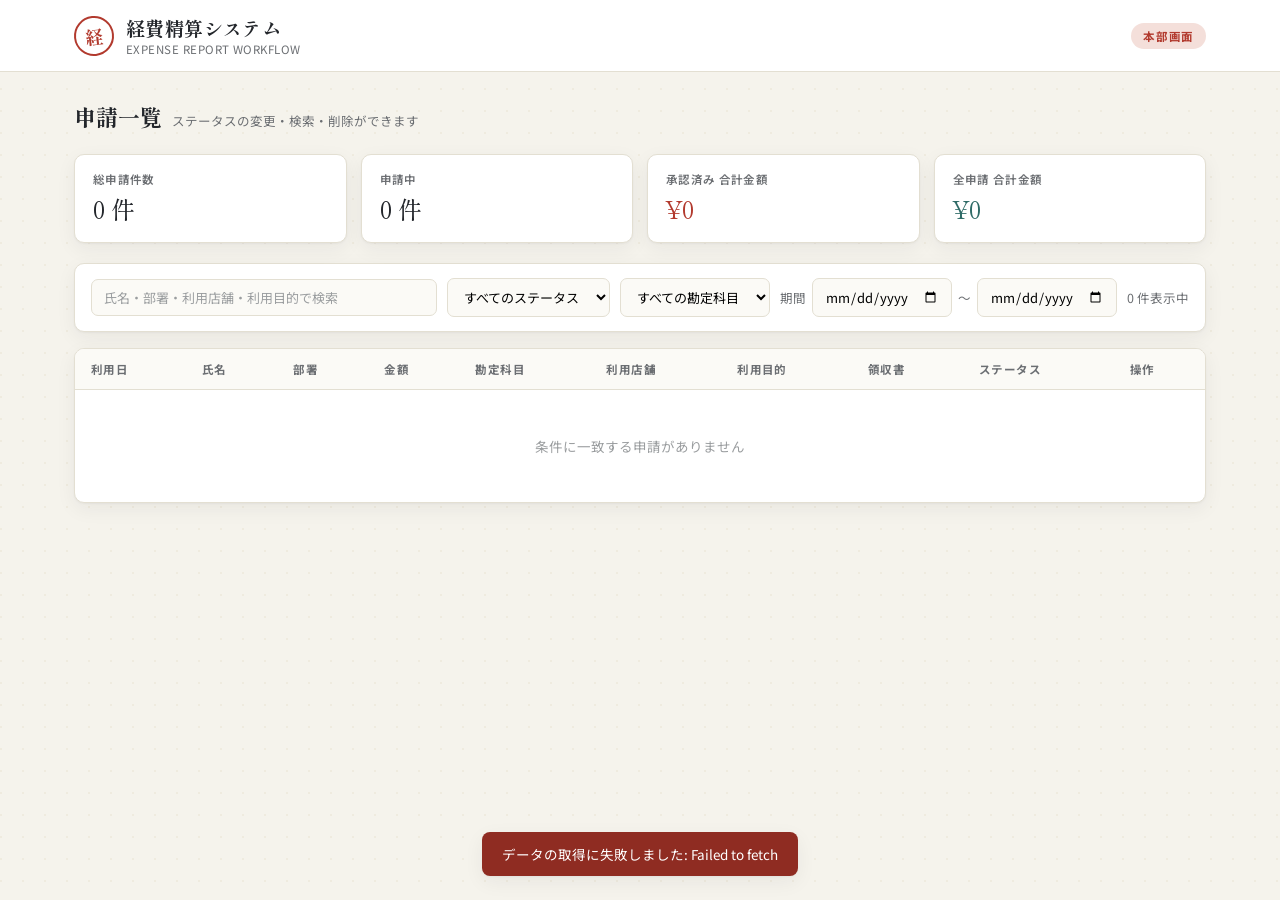
==== admin.html @ 77ad3f79 "Add files via upload" ====
<!DOCTYPE html>
<html lang="ja">
<head>
<meta charset="UTF-8">
<meta name="viewport" content="width=device-width, initial-scale=1.0">
<title>申請一覧 | 経費精算システム</title>
<link rel="preconnect" href="https://fonts.googleapis.com">
<link href="https://fonts.googleapis.com/css2?family=Shippori+Mincho:wght@500;700&family=Noto+Sans+JP:wght@400;500;600;700&display=swap" rel="stylesheet">
<link rel="stylesheet" href="style.css">
</head>
<body>

<header class="app-header">
  <div class="header-inner">
    <a href="index.html" class="brand">
      <div class="brand-stamp">経</div>
      <div class="brand-text">
        <h1>経費精算システム</h1>
        <p>EXPENSE REPORT WORKFLOW</p>
      </div>
    </a>
    <span class="page-badge">本部画面</span>
  </div>
</header>

<main>
  <div class="page-title">
    <h2>申請一覧</h2>
    <span>ステータスの変更・検索・削除ができます</span>
  </div>

  <div class="hq-summary">
    <div class="stat">
      <div class="stat-label">総申請件数</div>
      <div class="stat-value" id="statTotal">0 件</div>
    </div>
    <div class="stat">
      <div class="stat-label">申請中</div>
      <div class="stat-value" id="statPending">0 件</div>
    </div>
    <div class="stat accent">
      <div class="stat-label">承認済み 合計金額</div>
      <div class="stat-value" id="statApprovedAmount">¥0</div>
    </div>
    <div class="stat teal">
      <div class="stat-label">全申請 合計金額</div>
      <div class="stat-value" id="statTotalAmount">¥0</div>
    </div>
  </div>

  <div class="toolbar">
    <input type="text" class="search-input" id="searchKeyword" placeholder="氏名・部署・利用店舗・利用目的で検索" oninput="renderTable()">
    <select id="filterStatus" onchange="renderTable()">
      <option value="">すべてのステータス</option>
      <option value="pending">申請中</option>
      <option value="approved">承認済み</option>
      <option value="rejected">却下</option>
    </select>
    <select id="filterAccount" onchange="renderTable()">
      <option value="">すべての勘定科目</option>
      <option>交通費</option>
      <option>会議費</option>
      <option>交際費</option>
      <option>消耗品費</option>
      <option>通信費</option>
      <option>宿泊費</option>
      <option>新聞図書費</option>
      <option>会議飲食費</option>
      <option>その他</option>
    </select>
    <div class="date-range">
      <span>期間</span>
      <input type="date" id="filterFrom" onchange="renderTable()">
      <span>〜</span>
      <input type="date" id="filterTo" onchange="renderTable()">
    </div>
    <span class="toolbar-count" id="toolbarCount">0 件表示中</span>
  </div>

  <div class="table-wrap">
    <table>
      <thead>
        <tr>
          <th>利用日</th>
          <th>氏名</th>
          <th>部署</th>
          <th>金額</th>
          <th>勘定科目</th>
          <th>利用店舗</th>
          <th>利用目的</th>
          <th>領収書</th>
          <th>ステータス</th>
          <th>操作</th>
        </tr>
      </thead>
      <tbody id="tableBody">
        <tr class="empty-row"><td colspan="10">申請はまだありません</td></tr>
      </tbody>
    </table>
  </div>
</main>

<div class="toast" id="toast"></div>

<div class="modal-overlay" id="receiptModal" onclick="if(event.target===this) closeModal()">
  <div class="modal-box">
    <div class="modal-head">
      <h3>領収書プレビュー</h3>
      <button class="modal-close" onclick="closeModal()">&times;</button>
    </div>
    <img id="modalImg" alt="領収書">
  </div>
</div>

<script src="common.js"></script>
<script>
  // ------------------------------------------------------------
  // HQ screen — table render / filter / status / delete
  // ------------------------------------------------------------
  let allApplications = [];

  async function renderTable(){
    allApplications = await loadApplications();
    const applications = allApplications;

    const keyword = document.getElementById('searchKeyword').value.trim().toLowerCase();
    const statusFilter = document.getElementById('filterStatus').value;
    const accountFilter = document.getElementById('filterAccount').value;
    const from = document.getElementById('filterFrom').value;
    const to = document.getElementById('filterTo').value;

    let list = applications.filter(a => {
      if (statusFilter && a.status !== statusFilter) return false;
      if (accountFilter && a.account !== accountFilter) return false;
      if (from && a.date < from) return false;
      if (to && a.date > to) return false;
      if (keyword){
        const hay = (a.name + ' ' + (a.department || '') + ' ' + (a.store || '') + ' ' + a.purpose).toLowerCase();
        if (!hay.includes(keyword)) return false;
      }
      return true;
    });

    const tbody = document.getElementById('tableBody');
    tbody.innerHTML = '';

    if (list.length === 0){
      tbody.innerHTML = '<tr class="empty-row"><td colspan="10">条件に一致する申請がありません</td></tr>';
    } else {
      list.forEach(a => {
        const tr = document.createElement('tr');

        const receiptCell = a.receipt
          ? `<span class="receipt-link" onclick="viewReceipt(${a.id})">表示</span>`
          : `<span class="receipt-none">なし</span>`;

        tr.innerHTML = `
          <td>${a.date}</td>
          <td>${escapeHtml(a.name)}</td>
          <td>${escapeHtml(a.department || '')}</td>
          <td class="amount">${formatYen(a.amount)}</td>
          <td>${escapeHtml(a.account)}</td>
          <td>${escapeHtml(a.store || '')}</td>
          <td class="purpose"><span title="${escapeHtml(a.purpose)}">${escapeHtml(a.purpose)}</span></td>
          <td>${receiptCell}</td>
          <td>
            <span class="stamp-badge ${statusClass[a.status]}">${statusLabel[a.status]}</span>
            <select class="status-select" onchange="changeStatus(${a.id}, this.value)">
              <option value="pending" ${a.status === 'pending' ? 'selected' : ''}>申請中</option>
              <option value="approved" ${a.status === 'approved' ? 'selected' : ''}>承認済み</option>
              <option value="rejected" ${a.status === 'rejected' ? 'selected' : ''}>却下</option>
            </select>
          </td>
          <td>
            <div class="row-actions">
              <button class="icon-btn" title="削除" onclick="deleteApplication(${a.id})">✕</button>
            </div>
          </td>
        `;
        tbody.appendChild(tr);
      });
    }

    document.getElementById('toolbarCount').textContent = `${list.length} 件表示中`;

    // summary stats (based on all applications, not just filtered)
    const total = applications.length;
    const pending = applications.filter(a => a.status === 'pending').length;
    const approvedAmount = applications.filter(a => a.status === 'approved').reduce((s, a) => s + a.amount, 0);
    const totalAmount = applications.reduce((s, a) => s + a.amount, 0);
    document.getElementById('statTotal').textContent = total + ' 件';
    document.getElementById('statPending').textContent = pending + ' 件';
    document.getElementById('statApprovedAmount').textContent = formatYen(approvedAmount);
    document.getElementById('statTotalAmount').textContent = formatYen(totalAmount);
  }

  async function changeStatus(id, newStatus){
    try {
      await fetchFromGas({ action: "update", id: id, status: newStatus });
      await renderTable();
      showToast(`ステータスを「${statusLabel[newStatus]}」に変更しました。`);
    } catch (e) {
      console.error("ステータス更新エラー", e);
      showToast("ステータスの変更に失敗しました: " + e.message, true);
    }
  }

  async function deleteApplication(id){
    const app = allApplications.find(a => a.id === id);
    if (!app) return;
    if (confirm(`${app.name} さんの申請（${app.date} / ${formatYen(app.amount)}）を削除しますか？この操作は取り消せません。`)){
      try {
        await fetchFromGas({ action: "delete", id: id });
        await renderTable();
        showToast('申請を削除しました。');
      } catch (e) {
        console.error("削除エラー", e);
        showToast("削除に失敗しました: " + e.message, true);
      }
    }
  }

  function viewReceipt(id){
    const app = allApplications.find(a => a.id === id);
    if (!app || !app.receipt) return;
    if (!app.receiptIsImage){
      showToast('この領収書は画像形式ではないためプレビューできません。', true);
      return;
    }
    document.getElementById('modalImg').src = app.receipt;
    document.getElementById('receiptModal').classList.add('show');
  }
  function closeModal(){
    document.getElementById('receiptModal').classList.remove('show');
  }

  // 初期読み込みの実行
  renderTable().catch(e => console.error("初期ロードエラー", e));
</script>

</body>
</html>
---- style.css ----
:root{
  --bg: #F5F3EC;
  --bg-grid: #EFEBDF;
  --surface: #FFFFFF;
  --surface-alt: #FBFAF6;
  --ink: #23262B;
  --ink-soft: #6B6E72;
  --ink-faint: #9A9D9F;
  --border: #E3DFD2;
  --border-soft: #ECE8DB;
  --accent: #B23A2E;
  --accent-dark: #8F2C22;
  --accent-soft: #F4DFDA;
  --teal: #2F6B67;
  --teal-soft: #E4EEEC;
  --success: #2E7D4F;
  --success-bg: #E4F3E9;
  --warning: #A9790A;
  --warning-bg: #FBF0D6;
  --danger: #AE3327;
  --danger-bg: #F8E1DD;
  --radius: 10px;
  --shadow: 0 1px 2px rgba(35,38,43,0.04), 0 6px 20px rgba(35,38,43,0.06);
}
*{ box-sizing:border-box; }
html,body{ margin:0; padding:0; }
body{
  font-family: 'Noto Sans JP', -apple-system, BlinkMacSystemFont, 'Hiragino Kaku Gothic ProN', sans-serif;
  background:
    radial-gradient(circle at 1px 1px, var(--bg-grid) 1px, transparent 0) 0 0/22px 22px,
    var(--bg);
  color: var(--ink);
  min-height:100vh;
  -webkit-font-smoothing:antialiased;
}
a{ color:inherit; text-decoration:none; }

/* ---------- Header ---------- */
header.app-header{
  background: var(--surface);
  border-bottom: 1px solid var(--border);
  position: sticky; top:0; z-index:50;
}
.header-inner{
  max-width: 1180px;
  margin:0 auto;
  padding: 14px 24px;
  display:flex;
  align-items:center;
  gap:16px;
  flex-wrap:wrap;
}
.brand{
  display:flex;
  align-items:center;
  gap:12px;
  margin-right:auto;
}
.brand-stamp{
  width:40px;height:40px;
  border-radius:50%;
  border:2px solid var(--accent);
  color:var(--accent);
  display:flex;align-items:center;justify-content:center;
  font-family:'Shippori Mincho', serif;
  font-weight:700;
  font-size:18px;
  transform:rotate(-6deg);
  flex-shrink:0;
  background: #fff;
}
.brand-text h1{
  font-family:'Shippori Mincho', serif;
  font-size:19px;
  font-weight:700;
  margin:0;
  letter-spacing:.02em;
}
.brand-text p{
  margin:0;
  font-size:11.5px;
  color:var(--ink-soft);
  letter-spacing:.04em;
}
.page-badge{
  font-size:11.5px;
  font-weight:700;
  letter-spacing:.06em;
  color: var(--accent);
  background: var(--accent-soft);
  padding:5px 12px;
  border-radius:999px;
  white-space:nowrap;
}
.nav-link{
  font-size:13px;
  font-weight:600;
  color: var(--teal);
  padding:8px 4px;
  white-space:nowrap;
  display:inline-flex;
  align-items:center;
  gap:5px;
}
.nav-link:hover{ text-decoration:underline; }

/* ---------- Layout ---------- */
main{
  max-width: 1180px;
  margin: 0 auto;
  padding: 28px 24px 80px;
}

.page-title{
  display:flex;
  align-items:baseline;
  gap:10px;
  margin-bottom:22px;
}
.page-title h2{
  font-family:'Shippori Mincho', serif;
  font-size:22px;
  margin:0;
}
.page-title span{
  font-size:12.5px;
  color:var(--ink-soft);
}

.card{
  background: var(--surface);
  border:1px solid var(--border);
  border-radius: var(--radius);
  box-shadow: var(--shadow);
}

/* ---------- Employee screen ---------- */
.employee-grid{
  display:grid;
  grid-template-columns: 1.3fr 1fr;
  gap:20px;
  align-items:start;
}
@media (max-width: 860px){
  .employee-grid{ grid-template-columns: 1fr; }
}
.card-pad{ padding: 24px 26px; }
.section-label{
  font-size:12px;
  font-weight:700;
  color: var(--teal);
  letter-spacing:.08em;
  text-transform:uppercase;
  margin: 0 0 14px;
  display:flex;
  align-items:center;
  gap:8px;
}
.section-label::before{
  content:"";
  width:14px;height:2px;
  background: var(--teal);
  display:inline-block;
}

.field{ margin-bottom:18px; }
.field label{
  display:block;
  font-size:13px;
  font-weight:600;
  margin-bottom:6px;
  color: var(--ink);
}
.field label .req{
  color: var(--accent);
  font-weight:700;
  margin-left:4px;
  font-size:11px;
}
.field input[type="text"],
.field input[type="date"],
.field input[type="number"],
.field select,
.field textarea{
  width:100%;
  padding: 10px 12px;
  font-size:14px;
  font-family:inherit;
  border:1px solid var(--border);
  border-radius:8px;
  background: var(--surface-alt);
  color: var(--ink);
  transition: border-color .15s ease, box-shadow .15s ease;
}
.amount-wrap{ position:relative; }
.amount-wrap span{
  position:absolute;
  left:12px; top:50%; transform:translateY(-50%);
  color:var(--ink-soft);
  font-weight:600;
  font-size:14px;
}
.amount-wrap input{ padding-left:28px !important; }

.field textarea{ resize:vertical; min-height:72px; }
.field input:focus,
.field select:focus,
.field textarea:focus{
  outline:none;
  border-color: var(--teal);
  box-shadow: 0 0 0 3px var(--teal-soft);
}
.field.error input,
.field.error select,
.field.error textarea{
  border-color: var(--danger);
  background: #FEF7F6;
}
.error-msg{
  display:none;
  font-size:12px;
  color: var(--danger);
  margin-top:5px;
}
.field.error .error-msg{ display:block; }

.row-2{
  display:grid;
  grid-template-columns: 1fr 1fr;
  gap:14px;
}
@media (max-width:520px){ .row-2{ grid-template-columns:1fr; } }

/* receipt upload */
.dropzone{
  border: 1.5px dashed var(--border);
  border-radius:10px;
  background: var(--surface-alt);
  padding: 22px 16px;
  text-align:center;
  cursor:pointer;
  transition: border-color .15s ease, background .15s ease;
}
.dropzone:hover, .dropzone.drag{
  border-color: var(--teal);
  background: var(--teal-soft);
}
.dropzone svg{ opacity:.55; margin-bottom:6px; }
.dropzone p{ margin:2px 0; font-size:13px; color: var(--ink-soft); }
.dropzone p.main{ font-weight:600; color: var(--ink); font-size:13.5px; }
#receiptInput{ display:none; }

.receipt-preview{
  margin-top:14px;
  display:none;
}
.receipt-preview.show{ display:block; }
.receipt-preview img{
  width:100%;
  max-height:220px;
  object-fit:contain;
  border-radius:8px;
  border:1px solid var(--border);
  background:#fff;
}
.receipt-preview .file-row{
  display:flex;
  align-items:center;
  justify-content:space-between;
  margin-top:8px;
  font-size:12.5px;
  color: var(--ink-soft);
}
.file-row button{
  background:none; border:none; color:var(--accent);
  font-size:12.5px; font-weight:600; cursor:pointer; padding:0;
}

.btn{
  display:inline-flex;
  align-items:center;
  justify-content:center;
  gap:8px;
  border:none;
  border-radius: 8px;
  font-family:inherit;
  font-weight:600;
  font-size:13.5px;
  cursor:pointer;
  padding: 11px 18px;
  transition: filter .12s ease, transform .05s ease;
}
.btn:active{ transform: translateY(1px); }
.btn-primary{ background: var(--accent); color:#fff; }
.btn-primary:hover{ filter:brightness(1.06); }
.btn-primary:disabled{ background:#D9C9C6; cursor:not-allowed; }
.btn-ghost{ background: var(--teal-soft); color: var(--teal); }
.btn-ghost:hover{ filter:brightness(0.98); }
.btn-ghost:disabled{ background:#EFEFEF; color:#B3B3B3; cursor:not-allowed; }
.btn-outline{
  background:transparent; border:1px solid var(--border); color: var(--ink-soft);
}
.btn-outline:hover{ border-color: var(--ink-soft); color: var(--ink); }
.btn-block{ width:100%; }
.btn-sm{ padding: 6px 12px; font-size:12.5px; border-radius:6px; }

.gemini-block{ margin-top:16px; }
.gemini-status{
  margin-top:10px;
  font-size:12.5px;
  border-radius:8px;
  padding:9px 12px;
  display:none;
}
.gemini-status.show{ display:block; }
.gemini-status.ok{ background: var(--success-bg); color: var(--success); }
.gemini-status.err{ background: var(--danger-bg); color: var(--danger); }
.gemini-status.loading{ background: var(--teal-soft); color: var(--teal); }

details.settings{
  margin-top:18px;
  border-top:1px solid var(--border-soft);
  padding-top:14px;
}
details.settings summary{
  cursor:pointer;
  font-size:12.5px;
  font-weight:600;
  color: var(--ink-soft);
  list-style:none;
}
details.settings summary::-webkit-details-marker{ display:none; }
details.settings summary::before{ content:"⚙ "; }
details.settings .settings-body{
  margin-top:10px;
}
details.settings input{
  width:100%;
  padding:8px 10px;
  font-size:12.5px;
  border:1px solid var(--border);
  border-radius:6px;
  background: var(--surface-alt);
  font-family: inherit;
}
details.settings .hint{
  font-size:11px;
  color: var(--ink-faint);
  margin-top:6px;
  line-height:1.5;
}

.submit-bar{
  margin-top:6px;
  display:flex;
  flex-direction:column;
  gap:10px;
}
.submit-note{ font-size:11.5px; color:var(--ink-faint); text-align:center; }

.toast{
  position:fixed;
  bottom:24px; left:50%;
  transform: translateX(-50%) translateY(20px);
  background: var(--ink);
  color:#fff;
  padding:12px 20px;
  border-radius:8px;
  font-size:13.5px;
  box-shadow: var(--shadow);
  opacity:0;
  pointer-events:none;
  transition: opacity .2s ease, transform .2s ease;
  z-index:100;
  max-width: 88vw;
}
.toast.show{
  opacity:1;
  transform: translateX(-50%) translateY(0);
}
.toast.err{ background: var(--accent-dark); }

/* ---------- HQ screen ---------- */
.hq-summary{
  display:grid;
  grid-template-columns: repeat(4, 1fr);
  gap:14px;
  margin-bottom:20px;
}
@media (max-width:760px){ .hq-summary{ grid-template-columns: repeat(2,1fr); } }
.stat{
  background: var(--surface);
  border:1px solid var(--border);
  border-radius: var(--radius);
  padding:16px 18px;
  box-shadow: var(--shadow);
}
.stat .stat-label{ font-size:11.5px; color: var(--ink-soft); font-weight:600; letter-spacing:.03em;}
.stat .stat-value{ font-family:'Shippori Mincho', serif; font-size:24px; margin-top:4px; }
.stat.accent .stat-value{ color: var(--accent); }
.stat.teal .stat-value{ color: var(--teal); }

.toolbar{
  display:flex;
  flex-wrap:wrap;
  gap:10px;
  align-items:center;
  margin-bottom:16px;
  padding: 14px 16px;
  background: var(--surface);
  border:1px solid var(--border);
  border-radius: var(--radius);
  box-shadow: var(--shadow);
}
.toolbar input[type="text"],
.toolbar select,
.toolbar input[type="date"]{
  padding:8px 12px;
  font-size:13px;
  font-family:inherit;
  border:1px solid var(--border);
  border-radius:7px;
  background: var(--surface-alt);
}
.toolbar .search-input{ flex:1 1 220px; min-width:180px; }
.toolbar .date-range{ display:flex; align-items:center; gap:6px; font-size:12.5px; color:var(--ink-soft); }
.toolbar .date-range input{ width:140px; }
.toolbar-count{
  margin-left:auto;
  font-size:12.5px;
  color: var(--ink-soft);
  white-space:nowrap;
}

.table-wrap{
  background: var(--surface);
  border:1px solid var(--border);
  border-radius: var(--radius);
  box-shadow: var(--shadow);
  overflow:hidden;
}
table{ width:100%; border-collapse:collapse; font-size:13.5px; }
thead th{
  text-align:left;
  font-size:11.5px;
  font-weight:700;
  letter-spacing:.04em;
  color: var(--ink-soft);
  text-transform:uppercase;
  padding:12px 16px;
  background: var(--surface-alt);
  border-bottom:1px solid var(--border);
  white-space:nowrap;
}
tbody td{
  padding: 13px 16px;
  border-bottom:1px solid var(--border-soft);
  vertical-align:middle;
}
tbody tr:last-child td{ border-bottom:none; }
tbody tr:hover{ background: #FBF9F4; }
td.amount{ font-weight:700; font-variant-numeric: tabular-nums; }
td.purpose{ max-width:220px; color: var(--ink-soft); }
td.purpose span{
  display:block;
  overflow:hidden; text-overflow:ellipsis; white-space:nowrap;
}
.receipt-link{
  font-size:12px; color:var(--teal); font-weight:600; cursor:pointer; text-decoration:underline;
}
.receipt-none{ font-size:12px; color: var(--ink-faint); }

.stamp-badge{
  display:inline-flex;
  align-items:center;
  gap:6px;
  padding: 4px 11px 4px 8px;
  border-radius: 999px;
  font-size:12px;
  font-weight:700;
  font-family:'Shippori Mincho', serif;
  letter-spacing:.03em;
  border: 1.5px solid transparent;
}
.stamp-badge::before{
  content:"";
  width:7px; height:7px;
  border-radius:50%;
  display:inline-block;
}
.stamp-pending{ background: var(--warning-bg); color: var(--warning); border-color:#EBD48C; }
.stamp-pending::before{ background: var(--warning); }
.stamp-approved{ background: var(--success-bg); color: var(--success); border-color:#A9D6BB; }
.stamp-approved::before{ background: var(--success); }
.stamp-rejected{ background: var(--danger-bg); color: var(--danger); border-color:#E4B3AC; }
.stamp-rejected::before{ background: var(--danger); }

.status-select{
  padding:6px 8px;
  font-size:12px;
  font-family:inherit;
  border:1px solid var(--border);
  border-radius:6px;
  background: var(--surface-alt);
  margin-left:6px;
}

.row-actions{ display:flex; gap:8px; align-items:center; }
.icon-btn{
  background: transparent;
  border:1px solid var(--border);
  color: var(--ink-soft);
  width:30px; height:30px;
  border-radius:7px;
  cursor:pointer;
  display:inline-flex; align-items:center; justify-content:center;
}
.icon-btn:hover{ border-color: var(--danger); color: var(--danger); background: var(--danger-bg); }

.empty-row td{
  text-align:center;
  padding: 46px 16px;
  color: var(--ink-faint);
  font-size:13.5px;
}

/* Receipt modal */
.modal-overlay{
  position:fixed; inset:0;
  background: rgba(30,28,22,0.5);
  display:none;
  align-items:center; justify-content:center;
  z-index:200;
  padding:20px;
}
.modal-overlay.show{ display:flex; }
.modal-box{
  background:#fff;
  border-radius:12px;
  max-width:480px; width:100%;
  padding:20px;
  box-shadow: 0 20px 60px rgba(0,0,0,0.25);
}
.modal-box img{ width:100%; border-radius:8px; border:1px solid var(--border); }
.modal-box .modal-head{
  display:flex; justify-content:space-between; align-items:center; margin-bottom:12px;
}
.modal-box .modal-head h3{ font-family:'Shippori Mincho', serif; font-size:16px; margin:0; }
.modal-box .modal-close{
  background:none; border:none; font-size:20px; cursor:pointer; color: var(--ink-soft); line-height:1;
}

::placeholder{ color: var(--ink-faint); }

/* ---------- Hub (index) ---------- */
.hub-wrap{
  max-width: 720px;
  margin: 60px auto;
  padding: 0 24px;
}
.hub-intro{
  text-align:center;
  margin-bottom:34px;
}
.hub-intro .brand-stamp{
  margin: 0 auto 16px;
  transform:rotate(-6deg);
}
.hub-intro h2{
  font-family:'Shippori Mincho', serif;
  font-size:24px;
  margin:0 0 8px;
}
.hub-intro p{
  font-size:13px;
  color: var(--ink-soft);
  margin:0;
}
.hub-grid{
  display:grid;
  grid-template-columns: 1fr 1fr;
  gap:20px;
}
@media (max-width:620px){ .hub-grid{ grid-template-columns:1fr; } }
.hub-card{
  background: var(--surface);
  border:1px solid var(--border);
  border-radius: var(--radius);
  box-shadow: var(--shadow);
  padding: 28px 24px;
  display:block;
  transition: transform .15s ease, box-shadow .15s ease, border-color .15s ease;
}
.hub-card:hover{
  transform: translateY(-3px);
  border-color: var(--teal);
  box-shadow: 0 4px 6px rgba(35,38,43,0.05), 0 14px 28px rgba(35,38,43,0.10);
}
.hub-card .hub-icon{
  width:42px; height:42px;
  border-radius:50%;
  display:flex; align-items:center; justify-content:center;
  font-family:'Shippori Mincho', serif;
  font-weight:700;
  font-size:16px;
  margin-bottom:16px;
}
.hub-card.role-employee .hub-icon{ background: var(--teal-soft); color: var(--teal); }
.hub-card.role-admin .hub-icon{ background: var(--accent-soft); color: var(--accent); }
.hub-card h3{
  font-family:'Shippori Mincho', serif;
  font-size:17px;
  margin:0 0 6px;
  color: var(--ink);
}
.hub-card p{
  font-size:12.5px;
  color: var(--ink-soft);
  margin:0 0 16px;
  line-height:1.6;
}
.hub-card .hub-cta{
  font-size:13px;
  font-weight:700;
}
.hub-card.role-employee .hub-cta{ color: var(--teal); }
.hub-card.role-admin .hub-cta{ color: var(--accent); }
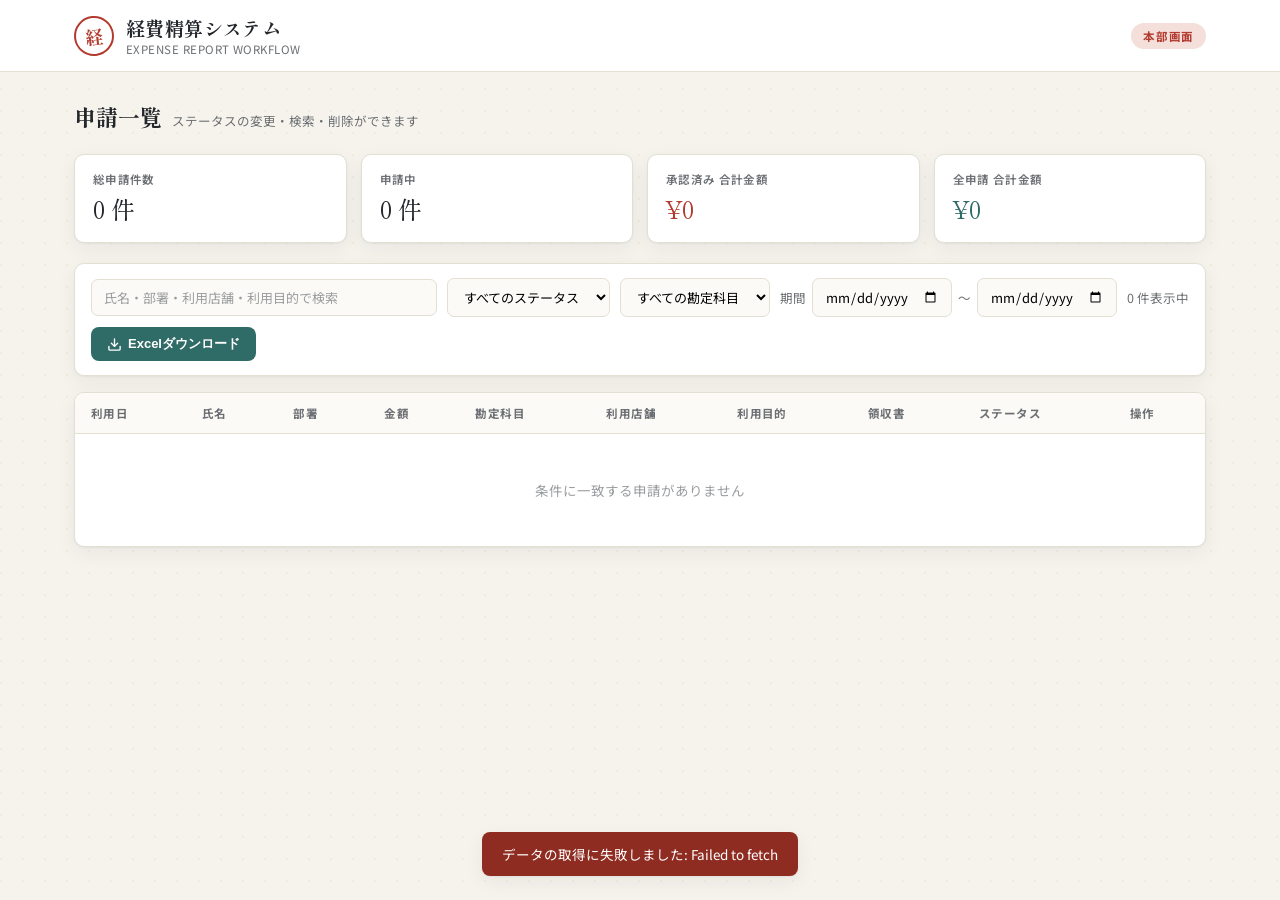
==== commit ef8fff93: "Add files via upload" ====
--- a/admin.html
+++ b/admin.html
@@ -7,6 +7,7 @@
 <link rel="preconnect" href="https://fonts.googleapis.com">
 <link href="https://fonts.googleapis.com/css2?family=Shippori+Mincho:wght@500;700&family=Noto+Sans+JP:wght@400;500;600;700&display=swap" rel="stylesheet">
 <link rel="stylesheet" href="style.css">
+<script src="https://cdn.sheetjs.com/xlsx-latest/package/dist/xlsx.full.min.js"></script>
 </head>
 <body>
 
@@ -75,6 +76,10 @@
       <input type="date" id="filterTo" onchange="renderTable()">
     </div>
     <span class="toolbar-count" id="toolbarCount">0 件表示中</span>
+    <button id="btnDownloadExcel" onclick="downloadExcel()" style="display:inline-flex;align-items:center;gap:6px;padding:8px 16px;background:var(--teal,#2a9d8f);color:#fff;border:none;border-radius:8px;font-size:13px;font-weight:600;cursor:pointer;white-space:nowrap;transition:opacity .2s;" onmouseover="this.style.opacity='.85'" onmouseout="this.style.opacity='1'">
+      <svg width="15" height="15" viewBox="0 0 24 24" fill="none" stroke="currentColor" stroke-width="2.2" stroke-linecap="round" stroke-linejoin="round"><path d="M21 15v4a2 2 0 0 1-2 2H5a2 2 0 0 1-2-2v-4"/><polyline points="7 10 12 15 17 10"/><line x1="12" y1="15" x2="12" y2="3"/></svg>
+      Excelダウンロード
+    </button>
   </div>
 
   <div class="table-wrap">
@@ -109,6 +114,7 @@
       <button class="modal-close" onclick="closeModal()">&times;</button>
     </div>
     <img id="modalImg" alt="領収書">
+    <iframe id="modalPdf" style="display:none; width:100%; height:500px; border:1px solid var(--border); border-radius:8px;"></iframe>
   </div>
 </div>
 
@@ -118,6 +124,7 @@
   // HQ screen — table render / filter / status / delete
   // ------------------------------------------------------------
   let allApplications = [];
+  let filteredList = [];  // 現在表示中（フィルタ済み）のデータ
 
   async function renderTable(){
     allApplications = await loadApplications();
@@ -150,8 +157,9 @@
       list.forEach(a => {
         const tr = document.createElement('tr');
 
+        const receiptFileName = a.receiptName || '表示';
         const receiptCell = a.receipt
-          ? `<span class="receipt-link" onclick="viewReceipt(${a.id})">表示</span>`
+          ? `<span class="receipt-link" onclick="viewReceipt(${a.id})" title="${escapeHtml(receiptFileName)}">${escapeHtml(receiptFileName)}</span>`
           : `<span class="receipt-none">なし</span>`;
 
         tr.innerHTML = `
@@ -181,6 +189,7 @@
       });
     }
 
+    filteredList = list;  // フィルタ結果を保持
     document.getElementById('toolbarCount').textContent = `${list.length} 件表示中`;
 
     // summary stats (based on all applications, not just filtered)
@@ -223,15 +232,75 @@
   function viewReceipt(id){
     const app = allApplications.find(a => a.id === id);
     if (!app || !app.receipt) return;
-    if (!app.receiptIsImage){
-      showToast('この領収書は画像形式ではないためプレビューできません。', true);
-      return;
-    }
-    document.getElementById('modalImg').src = app.receipt;
+    
+    const modalImg = document.getElementById('modalImg');
+    const modalPdf = document.getElementById('modalPdf');
+    const modalBox = document.querySelector('.modal-box');
+    
+    if (app.receiptIsImage){
+      modalImg.src = app.receipt;
+      modalImg.style.display = 'block';
+      if (modalPdf) {
+        modalPdf.src = '';
+        modalPdf.style.display = 'none';
+      }
+      if (modalBox) modalBox.classList.remove('modal-lg');
+    } else {
+      modalImg.style.display = 'none';
+      if (modalPdf) {
+        modalPdf.src = app.receipt;
+        modalPdf.style.display = 'block';
+      }
+      if (modalBox) modalBox.classList.add('modal-lg');
+    }
     document.getElementById('receiptModal').classList.add('show');
   }
   function closeModal(){
     document.getElementById('receiptModal').classList.remove('show');
+    const modalPdf = document.getElementById('modalPdf');
+    if (modalPdf) modalPdf.src = '';
+  }
+
+  // Excelダウンロード
+  function downloadExcel() {
+    if (!filteredList || filteredList.length === 0) {
+      showToast('ダウンロードするデータがありません。', true);
+      return;
+    }
+    const rows = filteredList.map(a => ({
+      '利用日':     a.date       || '',
+      '氏名':       a.name       || '',
+      '部署':       a.department || '',
+      '金額（円）': Number(a.amount) || 0,
+      '勘定科目':   a.account    || '',
+      '利用店舗':   a.store      || '',
+      '利用目的':   a.purpose    || '',
+      '領収書':     a.receipt ? (a.receiptName || 'あり') : 'なし',
+      'ステータス': statusLabel[a.status] || a.status || ''
+    }));
+
+    const ws = XLSX.utils.json_to_sheet(rows);
+    // 列幅の設定
+    ws['!cols'] = [
+      { wch: 12 }, // 利用日
+      { wch: 14 }, // 氏名
+      { wch: 16 }, // 部署
+      { wch: 12 }, // 金額
+      { wch: 12 }, // 勘定科目
+      { wch: 18 }, // 利用店舗
+      { wch: 30 }, // 利用目的
+      { wch: 12 }, // 領収書
+      { wch: 12 }  // ステータス
+    ];
+    const wb = XLSX.utils.book_new();
+    XLSX.utils.book_append_sheet(wb, ws, '申請一覧');
+
+    const now = new Date();
+    const stamp = now.getFullYear()
+      + String(now.getMonth()+1).padStart(2,'0')
+      + String(now.getDate()).padStart(2,'0');
+    XLSX.writeFile(wb, `申請一覧_${stamp}.xlsx`);
+    showToast(`${filteredList.length} 件のデータをExcelでダウンロードしました。`);
   }
 
   // 初期読み込みの実行
--- a/style.css
+++ b/style.css
@@ -541,6 +541,9 @@
   padding:20px;
   box-shadow: 0 20px 60px rgba(0,0,0,0.25);
 }
+.modal-box.modal-lg{
+  max-width:800px;
+}
 .modal-box img{ width:100%; border-radius:8px; border:1px solid var(--border); }
 .modal-box .modal-head{
   display:flex; justify-content:space-between; align-items:center; margin-bottom:12px;
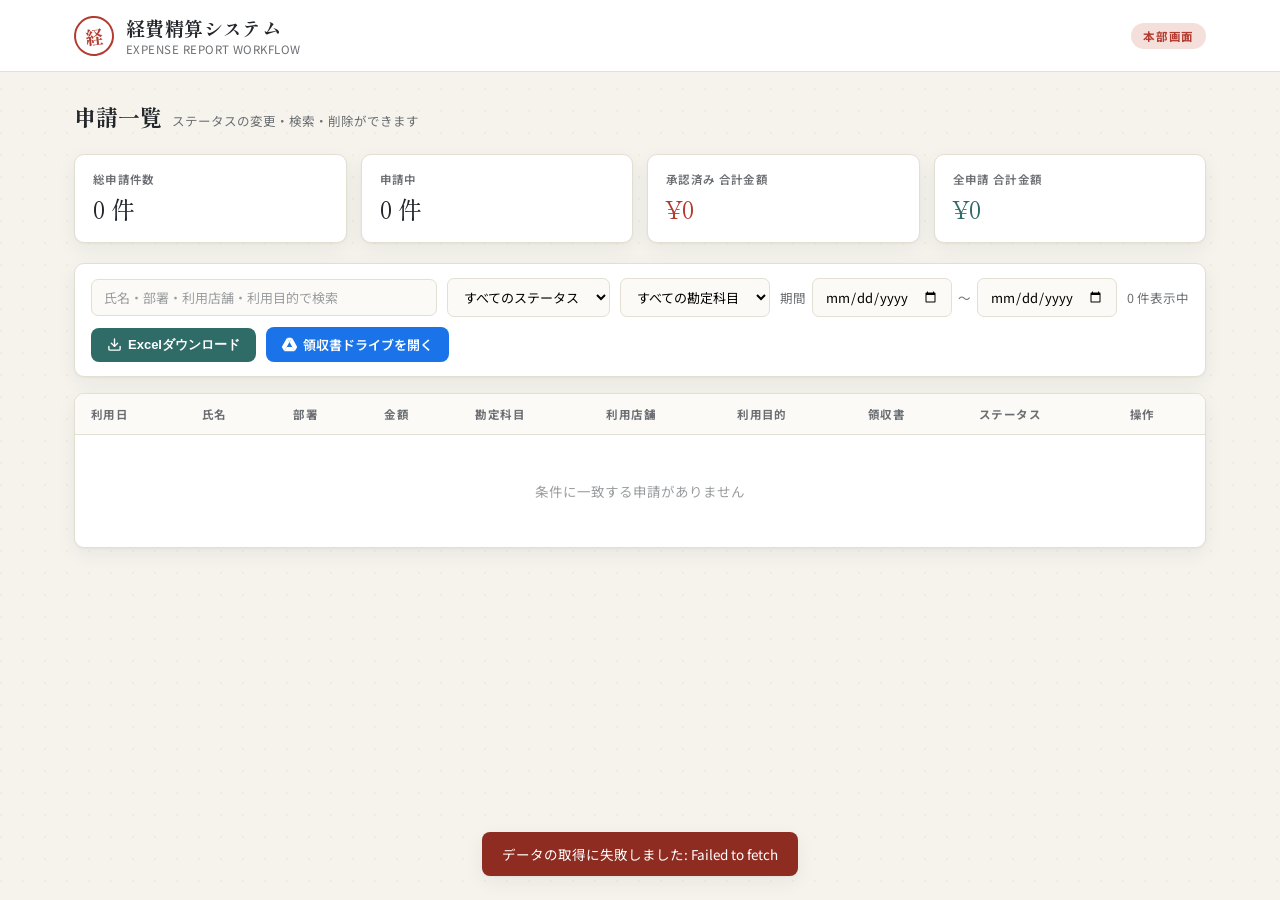
==== commit 7009d09a: "Add files via upload" ====
--- a/admin.html
+++ b/admin.html
@@ -80,6 +80,10 @@
       <svg width="15" height="15" viewBox="0 0 24 24" fill="none" stroke="currentColor" stroke-width="2.2" stroke-linecap="round" stroke-linejoin="round"><path d="M21 15v4a2 2 0 0 1-2 2H5a2 2 0 0 1-2-2v-4"/><polyline points="7 10 12 15 17 10"/><line x1="12" y1="15" x2="12" y2="3"/></svg>
       Excelダウンロード
     </button>
+    <a id="btnOpenDrive" href="https://drive.google.com/drive/folders/14XOV_8RkuRiRrtjvhLnYc5c6jvvObKz6" target="_blank" rel="noopener noreferrer" style="display:inline-flex;align-items:center;gap:6px;padding:8px 16px;background:#1a73e8;color:#fff;border:none;border-radius:8px;font-size:13px;font-weight:600;cursor:pointer;white-space:nowrap;text-decoration:none;transition:opacity .2s;" onmouseover="this.style.opacity='.85'" onmouseout="this.style.opacity='1'">
+      <svg width="15" height="15" viewBox="0 0 87.3 78" fill="currentColor" xmlns="http://www.w3.org/2000/svg"><path d="M6.6 66.85l3.85 6.65c.8 1.4 1.95 2.5 3.3 3.3l13.75-23.8H0c0 1.55.4 3.1 1.2 4.5z" fill="#fff"/><path d="M43.65 25L29.9 1.2C28.55 2 27.4 3.1 26.6 4.5L1.2 48.5A9 9 0 0 0 0 53h27.5z" fill="#fff"/><path d="M73.55 76.8c1.35-.8 2.5-1.9 3.3-3.3l1.6-2.75 7.65-13.25c.8-1.4 1.2-2.95 1.2-4.5H59.8l5.85 11.65z" fill="#fff"/><path d="M43.65 25L57.4 1.2A9.15 9.15 0 0 0 53 0H34.3a9.15 9.15 0 0 0-4.4 1.2z" fill="#fff"/><path d="M59.8 53H27.5L13.75 76.8c1.35.8 2.9 1.2 4.5 1.2h50.05c1.6 0 3.15-.45 4.5-1.2z" fill="#fff"/><path d="M73.4 26.5l-12.65-21.9C59.95 3.2 58.8 2.1 57.4 1.3L43.65 25 59.8 53h27.45a9 9 0 0 0-1.2-4.5z" fill="#fff"/></svg>
+      領収書ドライブを開く
+    </a>
   </div>
 
   <div class="table-wrap">
